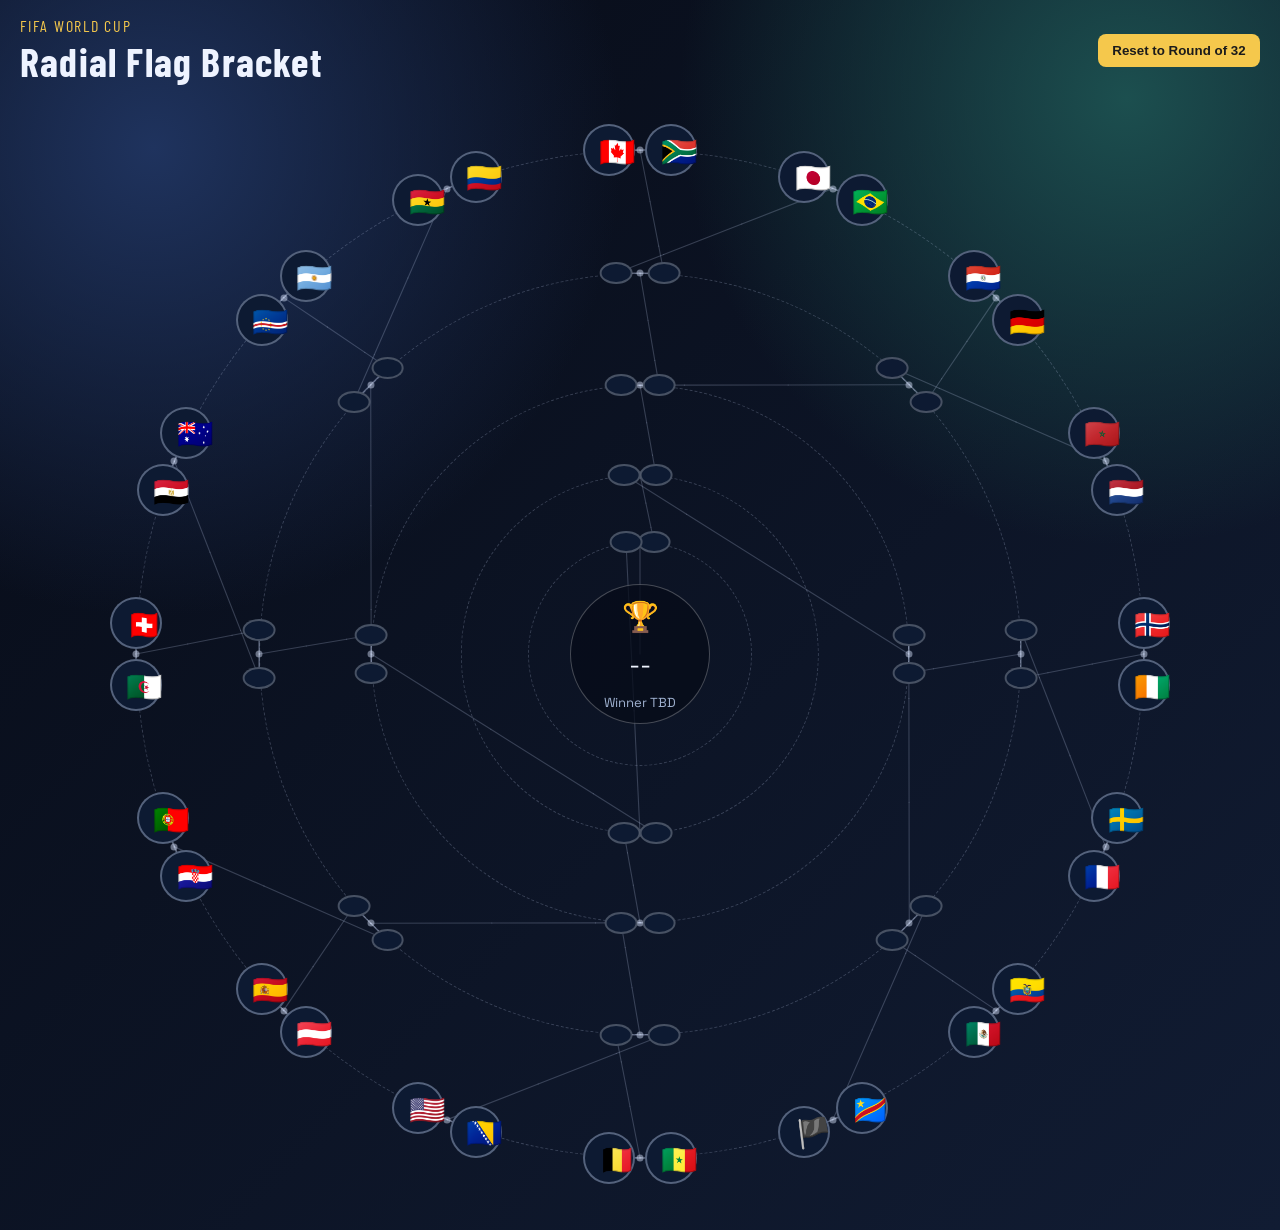
==== index.html @ 3dedd13d "Add classic bracket view for World Cup 2026 - Implement classic.css for styling the classic bracket " ====
<!doctype html>
<html lang="en">
  <head>
    <meta charset="UTF-8" />
    <meta name="viewport" content="width=device-width, initial-scale=1.0" />
    <title>World Cup Visualizer</title>
    <link rel="preconnect" href="https://fonts.googleapis.com" />
    <link rel="preconnect" href="https://fonts.gstatic.com" crossorigin />
    <link
      href="https://fonts.googleapis.com/css2?family=Barlow+Condensed:wght@500;700&family=Space+Grotesk:wght@400;600;700&display=swap"
      rel="stylesheet"
    />
    <link rel="stylesheet" href="styles.css" />
  </head>
  <body>
    <header class="app-header">
      <div>
        <p class="eyebrow">FIFA World Cup</p>
        <h1>Radial Flag Bracket</h1>
      </div>
      <div class="controls">
        <button id="resetRound32Btn" type="button">Reset to Round of 32</button>
      </div>
    </header>

    <main>
      <section id="bracket" class="bracket" aria-label="World Cup knockout bracket">
        <div id="rings"></div>
        <svg id="links" aria-hidden="true"></svg>
        <div id="nodes"></div>
        <div id="center" class="center-cup" aria-live="polite">
          <div class="cup-mark">🏆</div>
          <p id="winnerFlag" class="winner-flag">--</p>
          <p id="winnerLabel">Winner TBD</p>
        </div>
      </section>
    </main>

    <script src="app.js"></script>
  </body>
</html>
---- styles.css ----
:root {
  --bg-a: #070b16;
  --bg-b: #111c33;
  --text: #eef3ff;
  --muted: #9eb0cf;
  --accent: #f5c84c;
  --line: rgba(210, 223, 255, 0.22);
  --line-strong: rgba(210, 223, 255, 0.38);
  --slot-bg: #0d1a32;
  --slot-border: rgba(210, 223, 255, 0.36);
}

* {
  box-sizing: border-box;
}

body {
  margin: 0;
  min-height: 100vh;
  color: var(--text);
  font-family: "Space Grotesk", sans-serif;
  background:
    radial-gradient(circle at 12% 12%, #1f335e 0%, transparent 30%),
    radial-gradient(circle at 88% 8%, #1c4f4f 0%, transparent 28%),
    linear-gradient(135deg, var(--bg-a), var(--bg-b));
}

.app-header {
  display: flex;
  align-items: center;
  justify-content: space-between;
  gap: 1rem;
  padding: 1rem 1.25rem 0.6rem;
}

.eyebrow {
  margin: 0;
  color: var(--accent);
  letter-spacing: 0.11em;
  font-family: "Barlow Condensed", sans-serif;
  text-transform: uppercase;
}

h1 {
  margin: 0.1rem 0 0;
  font-family: "Barlow Condensed", sans-serif;
  letter-spacing: 0.03em;
  font-size: clamp(1.45rem, 3.2vw, 2.5rem);
}

button {
  border: 0;
  border-radius: 8px;
  padding: 0.55rem 0.9rem;
  cursor: pointer;
  background: var(--accent);
  color: #1b1b1b;
  font-weight: 700;
}

main {
  padding: 0 1rem 1rem;
}

.bracket {
  width: min(98vw, 1120px);
  aspect-ratio: 1;
  margin: 0 auto;
  position: relative;
}

#rings,
#links,
#nodes {
  position: absolute;
  inset: 0;
}

#links {
  width: 100%;
  height: 100%;
  pointer-events: none;
}

.ring {
  position: absolute;
  border-radius: 50%;
  border: 1px dashed var(--line);
  left: 50%;
  top: 50%;
  transform: translate(-50%, -50%);
}

.link-pair,
.link-next {
  stroke-linecap: round;
}

.link-pair {
  stroke: var(--line-strong);
  stroke-width: 1.55;
}

.link-next {
  stroke: var(--line);
  stroke-width: 1.1;
}

.match-hub,
.drop-hub {
  position: absolute;
  width: 7px;
  height: 7px;
  border-radius: 50%;
  transform: translate(-50%, -50%);
}

.match-hub {
  background: rgba(219, 230, 255, 0.45);
}

.drop-hub {
  background: rgba(245, 200, 76, 0.44);
}

.flag-slot {
  position: absolute;
  transform: translate(-50%, -50%);
  width: 46px;
  height: 46px;
  border-radius: 50%;
  border: 2px solid var(--slot-border);
  background: var(--slot-bg);
  color: white;
  display: grid;
  place-items: center;
  font-size: 1.62rem;
  user-select: none;
  transition: border-color 110ms ease, box-shadow 110ms ease;
}

.flag-slot.outer {
  width: 52px;
  height: 52px;
  font-size: 1.83rem;
}

.flag-slot.empty {
  width: 22px;
  height: 22px;
  font-size: 0.6rem;
  color: rgba(255, 255, 255, 0.65);
  border-color: rgba(255, 255, 255, 0.24);
}

.flag-slot.selected {
  border-color: var(--accent);
  box-shadow: 0 0 0 3px rgba(245, 200, 76, 0.28);
}

.flag-slot.draggable {
  cursor: grab;
}

.flag-slot.drop-ok {
  border-color: #8af4b8;
  box-shadow: 0 0 0 3px rgba(138, 244, 184, 0.28);
}

.center-cup {
  position: absolute;
  left: 50%;
  top: 50%;
  transform: translate(-50%, -50%);
  width: 140px;
  height: 140px;
  border-radius: 50%;
  border: 1px solid rgba(255, 255, 255, 0.25);
  background: rgba(6, 11, 24, 0.75);
  display: grid;
  place-items: center;
  padding: 0.35rem;
  text-align: center;
}

.cup-mark {
  font-size: 1.85rem;
}

.winner-flag {
  margin: 0;
  font-size: 1.55rem;
}

#winnerLabel {
  margin: 0;
  color: var(--muted);
  font-size: 0.82rem;
}

@media (max-width: 760px) {
  .app-header {
    padding: 0.8rem 0.7rem 0.5rem;
  }

  h1 {
    font-size: 1.6rem;
  }

  main {
    padding: 0 0.35rem 0.8rem;
  }

  .flag-slot.outer {
    width: 34px;
    height: 34px;
    font-size: 1.15rem;
  }

  .flag-slot {
    width: 24px;
    height: 24px;
    font-size: 0.95rem;
  }

  .flag-slot.empty {
    width: 12px;
    height: 12px;
    border-width: 1px;
    font-size: 0.4rem;
  }

  .match-hub,
  .drop-hub {
    width: 5px;
    height: 5px;
  }

  .link-pair {
    stroke-width: 1.2;
  }

  .link-next {
    stroke-width: 0.9;
  }

  .center-cup {
    width: 82px;
    height: 82px;
  }

  .cup-mark {
    font-size: 1.2rem;
  }

  .winner-flag {
    font-size: 0.82rem;
  }

  #winnerLabel {
    font-size: 0.55rem;
  }
}
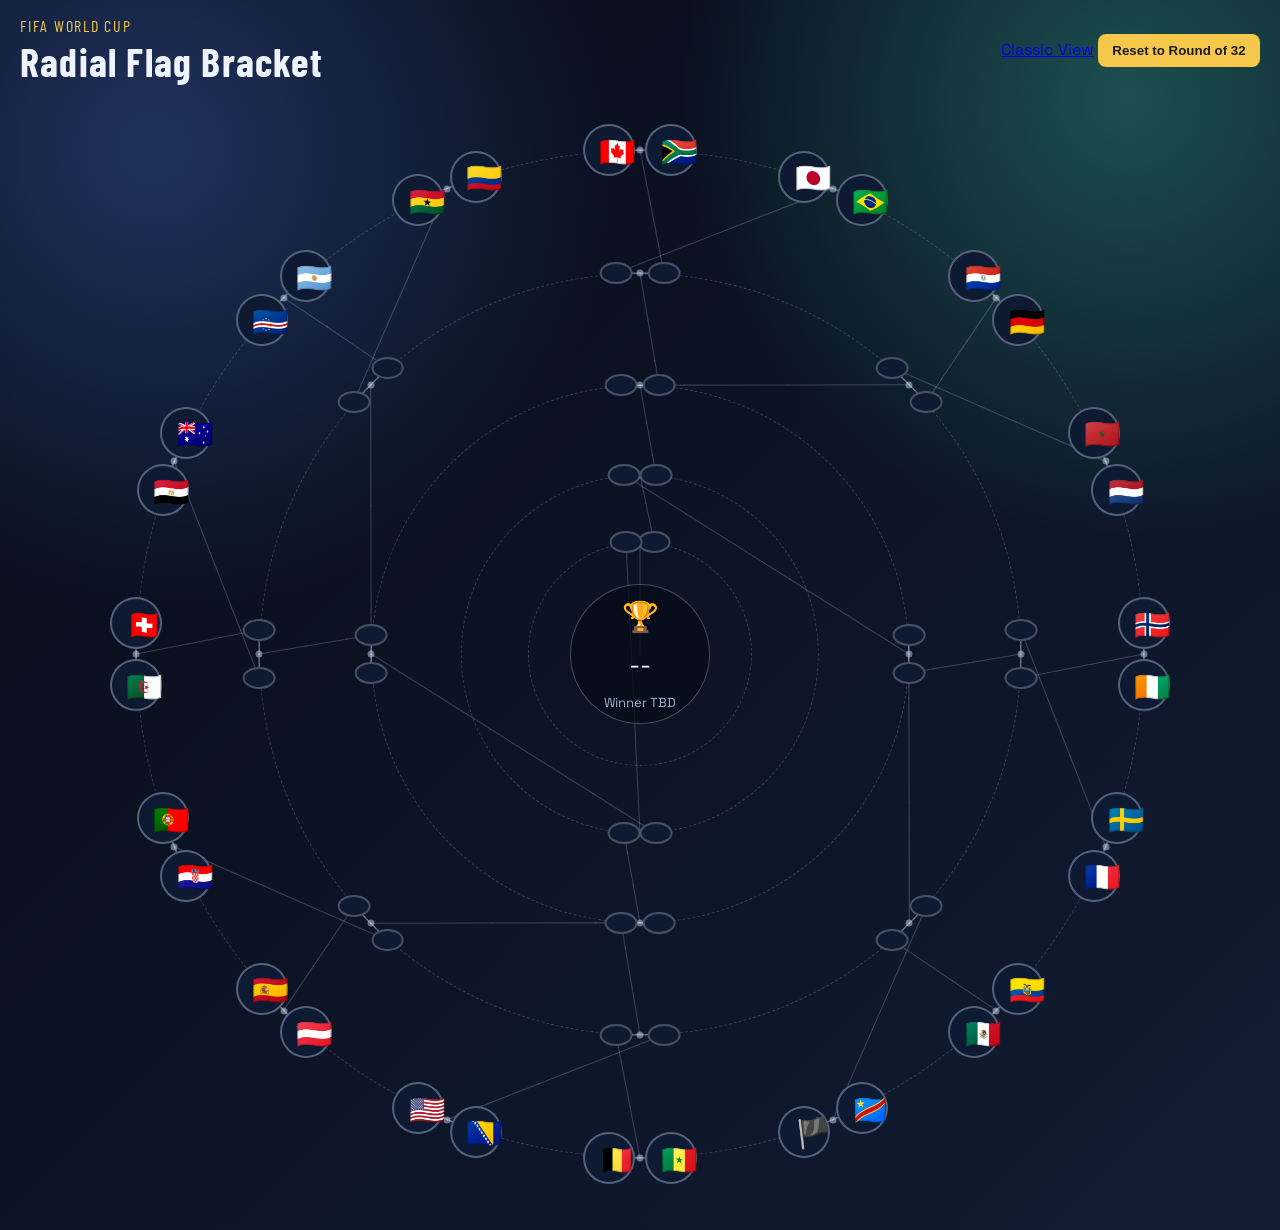
==== commit 001fceea: "Refactor styles and update HTML structure for classic bracket view; add FIFA trophy SVG asset" ====
--- a/index.html
+++ b/index.html
@@ -19,6 +19,7 @@
         <h1>Radial Flag Bracket</h1>
       </div>
       <div class="controls">
+        <a href="classic.html" class="view-link">Classic View</a>
         <button id="resetRound32Btn" type="button">Reset to Round of 32</button>
       </div>
     </header>
@@ -31,7 +32,7 @@
         <div id="center" class="center-cup" aria-live="polite">
           <div class="cup-mark">🏆</div>
           <p id="winnerFlag" class="winner-flag">--</p>
-          <p id="winnerLabel">Winner TBD</p>
+          <p id="winnerLabel"></p>
         </div>
       </section>
     </main>
